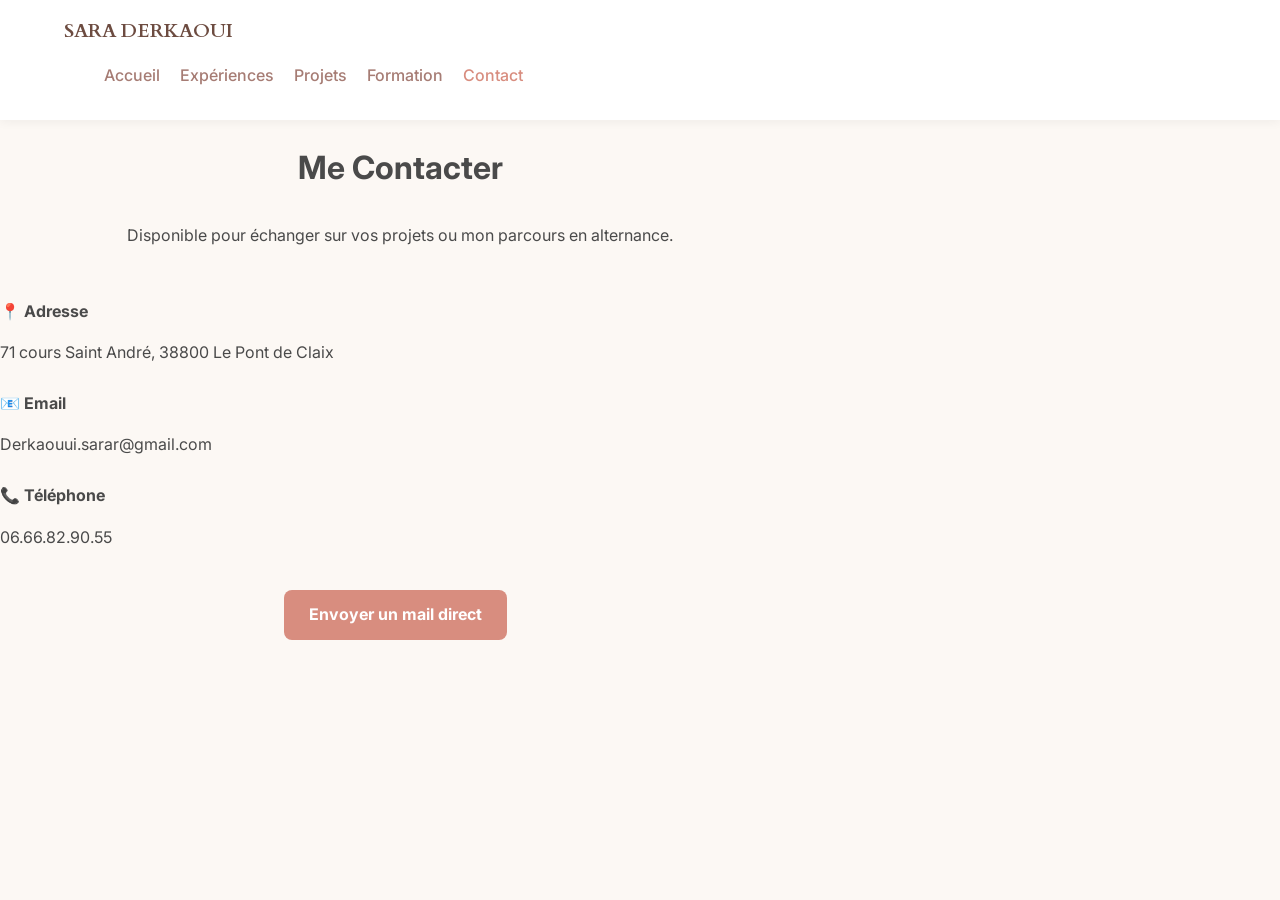
==== contact.html @ 1567f02b "Add files via upload" ====
<!DOCTYPE html>
<html lang="fr">
<head>
    <meta charset="UTF-8">
    <title>Contact | Sara Derkaoui</title>
    <link rel="stylesheet" href="style.css">
    <link href="https://fonts.googleapis.com/css2?family=Inter:wght@400;600&family=Cardo:wght@700&display=swap" rel="stylesheet">
</head>
<body>
    <nav class="navbar">
        <a href="index.html" class="logo">SARA DERKAOUI</a>
        <ul class="nav-links">
            <li><a href="index.html">Accueil</a></li>
            <li><a href="experience.html">Expériences</a></li>
            <li><a href="projets.html">Projets</a></li>
            <li><a href="formation.html">Formation</a></li>
            <li><a href="contact.html" class="active">Contact</a></li>
        </ul>
    </nav>

    <div class="container" style="max-width: 800px;">
        <h1 style="text-align: center; margin-bottom: 30px;">Me Contacter</h1>
        <p style="text-align: center; color: var(--text-light); margin-bottom: 50px;">
            Disponible pour échanger sur vos projets ou mon parcours en alternance.
        </p>

        <div class="card">
            <div style="margin-bottom: 25px;">
                <h4 style="margin-bottom: 5px;">📍 Adresse</h4>
                <p>71 cours Saint André, 38800 Le Pont de Claix</p>
            </div>
            <div style="margin-bottom: 25px;">
                <h4 style="margin-bottom: 5px;">📧 Email</h4>
                <p>Derkaouui.sarar@gmail.com</p>
            </div>
            <div style="margin-bottom: 25px;">
                <h4 style="margin-bottom: 5px;">📞 Téléphone</h4>
                <p>06.66.82.90.55</p>
            </div>
        </div>

        <div style="text-align: center; margin-top: 40px;">
            <a href="mailto:Derkaouui.sarar@gmail.com" class="btn btn-primary">Envoyer un mail direct</a>
        </div>
    </div>
</body>
</html>
---- style.css ----
:root {
    --bg-color: #fcf8f4;
    --primary-color: #d88d7f; /* Saumon */
    --secondary-color: #ffe5d9; /* Saumon clair */
    --text-main: #4a4a4a;
    --text-dark: #6d4c41;
    --white: #ffffff;
}

body {
    margin: 0;
    font-family: 'Inter', sans-serif;
    background-color: var(--bg-color);
    color: var(--text-main);
    line-height: 1.6;
}

/* Navbar */
.navbar {
    background: var(--white);
    padding: 1rem 5%;
    box-shadow: 0 2px 10px rgba(0,0,0,0.05);
    position: sticky;
    top: 0;
    z-index: 1000;
}

.nav-container {
    display: flex;
    justify-content: space-between;
    align-items: center;
    max-width: 1200px;
    margin: auto;
}

.logo {
    font-family: 'Cardo', serif;
    font-weight: bold;
    font-size: 1.2rem;
    text-decoration: none;
    color: var(--text-dark);
}

.nav-links {
    display: flex;
    list-style: none;
    gap: 20px;
}

.nav-links a {
    text-decoration: none;
    color: #a67c74;
    font-weight: 500;
    transition: color 0.3s;
}

.nav-links a.active, .nav-links a:hover {
    color: var(--primary-color);
}

/* Hero Card */
.hero-card {
    text-align: center;
    background: var(--secondary-color);
    max-width: 600px;
    margin: 50px auto;
    padding: 40px;
    border-radius: 25px;
    border: 1px solid #ffcad4;
    box-shadow: 0 10px 30px rgba(216, 141, 127, 0.1);
}

.firstname { font-size: 1.5rem; color: var(--primary-color); }
.lastname { font-family: 'Cardo', serif; font-size: 3.5rem; margin: 0; color: var(--text-dark); }
.subtitle { font-style: italic; color: #a67c74; margin-top: 10px; }

/* Intro Section */
.intro-container {
    display: flex;
    flex-wrap: wrap;
    max-width: 1100px;
    margin: 60px auto;
    gap: 50px;
    padding: 0 20px;
    align-items: center;
}

.intro-text { flex: 1; min-width: 300px; }
.intro-text h2 { font-family: 'Cardo', serif; color: var(--text-dark); font-size: 2rem; }

.btn-primary {
    display: inline-block;
    background: var(--primary-color);
    color: white;
    padding: 12px 25px;
    text-decoration: none;
    border-radius: 8px;
    font-weight: bold;
    margin-right: 10px;
}

.btn-secondary {
    display: inline-block;
    background: white;
    color: var(--primary-color);
    border: 2px solid var(--primary-color);
    padding: 12px 25px;
    text-decoration: none;
    border-radius: 8px;
    font-weight: bold;
}

.intro-visual .placeholder-img {
    font-size: 8rem;
    background: #ccd5ae;
    padding: 40px;
    border-radius: 30px;
}
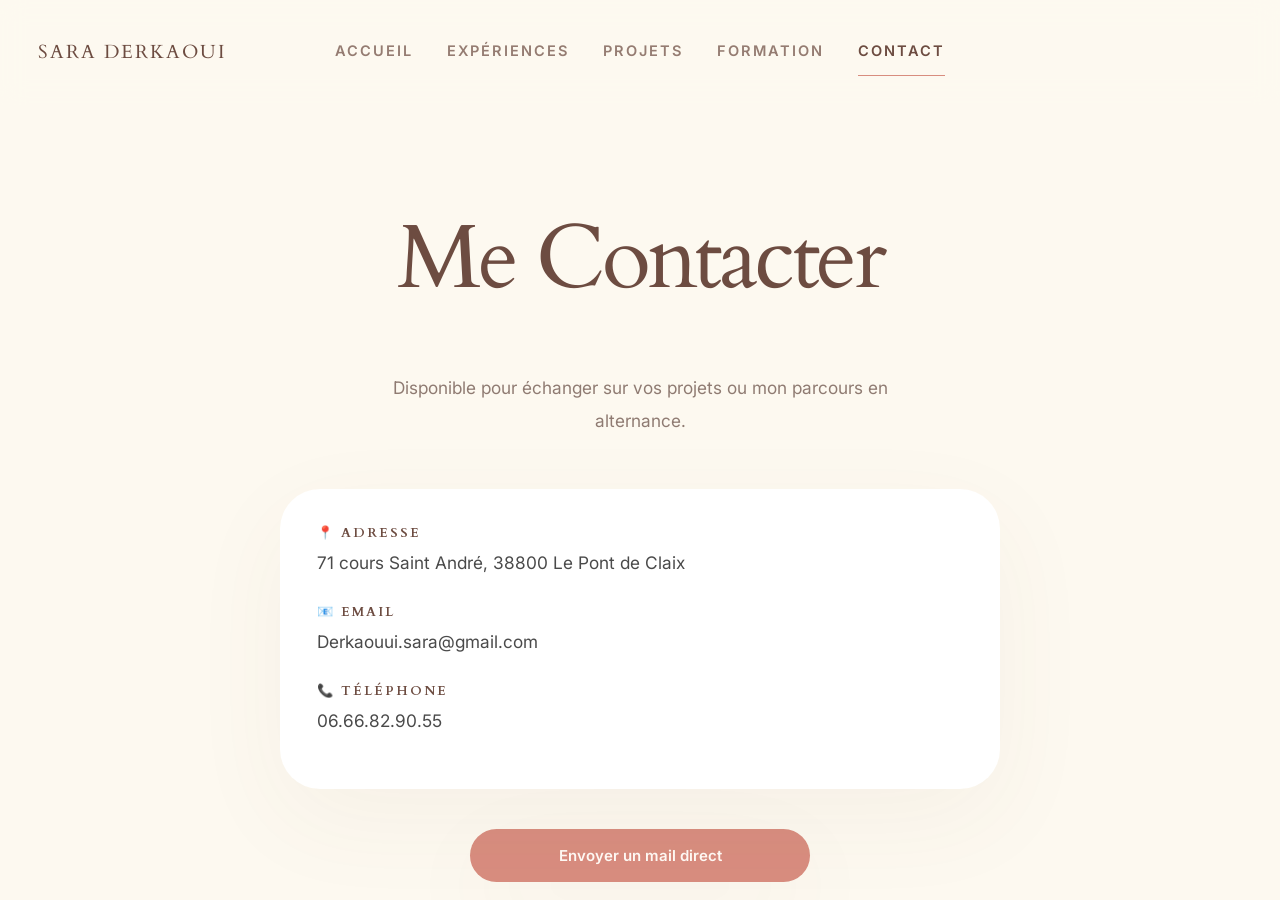
==== commit c11f0756: "Add files via upload" ====
--- a/contact.html
+++ b/contact.html
@@ -31,7 +31,7 @@
             </div>
             <div style="margin-bottom: 25px;">
                 <h4 style="margin-bottom: 5px;">📧 Email</h4>
-                <p>Derkaouui.sarar@gmail.com</p>
+                <p>Derkaouui.sara@gmail.com</p>
             </div>
             <div style="margin-bottom: 25px;">
                 <h4 style="margin-bottom: 5px;">📞 Téléphone</h4>
@@ -40,7 +40,7 @@
         </div>
 
         <div style="text-align: center; margin-top: 40px;">
-            <a href="mailto:Derkaouui.sarar@gmail.com" class="btn btn-primary">Envoyer un mail direct</a>
+            <a href="mailto:Derkaouui.sara@gmail.com" class="btn btn-primary">Envoyer un mail direct</a>
         </div>
     </div>
 </body>
--- a/style.css
+++ b/style.css
@@ -1,118 +1,633 @@
+@import url('https://fonts.googleapis.com/css2?family=Cardo:wght@400;700&family=Inter:wght@400;600&display=swap');
+
 :root {
-    --bg-color: #fcf8f4;
-    --primary-color: #d88d7f; /* Saumon */
-    --secondary-color: #ffe5d9; /* Saumon clair */
+    --bg-color: #fdf9f0;
+    --surface: #ffffff;
+    --surface-soft: #fffaf5;
+    --primary-color: #d88d7f;
+    --secondary-color: #ffe5d9;
     --text-main: #4a4a4a;
     --text-dark: #6d4c41;
-    --white: #ffffff;
+    --text-light: #8f7b72;
+    --shadow-soft: 0 30px 100px rgba(109, 76, 65, 0.05);
+    --shadow-hover: 0 34px 110px rgba(109, 76, 65, 0.07);
+    --radius-xl: 40px;
+    --radius-lg: 40px;
+    --container-max: 1180px;
+    --space-xs: clamp(0.55rem, 0.45rem + 0.35vw, 0.9rem);
+    --space-sm: clamp(0.9rem, 0.75rem + 0.55vw, 1.25rem);
+    --space-md: clamp(1.3rem, 1rem + 1vw, 1.9rem);
+    --space-lg: clamp(2rem, 1.5rem + 1.8vw, 3.3rem);
+    --space-xl: clamp(3rem, 2rem + 3vw, 5rem);
+    --space-2xl: clamp(4rem, 3rem + 5vw, 8rem);
+}
+
+* {
+    box-sizing: border-box;
+}
+
+html {
+    scroll-behavior: smooth;
 }
 
 body {
     margin: 0;
+    min-height: 100vh;
+    overflow-x: hidden;
     font-family: 'Inter', sans-serif;
-    background-color: var(--bg-color);
+    font-size: clamp(1rem, 0.96rem + 0.3vw, 1.08rem);
+    line-height: 1.9;
     color: var(--text-main);
-    line-height: 1.6;
+    background: var(--bg-color);
+    -webkit-font-smoothing: antialiased;
+    text-rendering: optimizeLegibility;
+}
+
+h1,
+h2,
+h3,
+h4 {
+    margin-top: 0;
+    font-family: 'Cardo', serif;
+    font-weight: 400;
+    color: var(--text-dark);
+}
+
+h1 {
+    font-size: clamp(3.2rem, 2.1rem + 4.8vw, 6.6rem);
+    line-height: 0.95;
+    letter-spacing: -0.04em;
+}
+
+h2 {
+    font-size: clamp(2.4rem, 1.7rem + 2.6vw, 4.4rem);
+    line-height: 1;
+    letter-spacing: -0.03em;
+}
+
+h3 {
+    font-size: clamp(1.45rem, 1.2rem + 1vw, 2rem);
+    line-height: 1.08;
+    letter-spacing: -0.02em;
+}
+
+h4 {
+    font-size: 0.82rem;
+    line-height: 1.2;
+    font-weight: 600;
+    text-transform: uppercase;
+    letter-spacing: 2px;
+}
+
+p,
+ul,
+li,
+a,
+span,
+button {
+    font-family: 'Inter', sans-serif;
+}
+
+strong,
+b {
+    font-weight: 600;
+}
+
+a {
+    color: inherit;
+    text-decoration: none;
+}
+
+a,
+button,
+.card,
+.btn-primary,
+.btn-secondary {
+    transition: all 0.3s ease;
+}
+
+ul {
+    padding-left: 1.15rem;
+}
+
+li::marker {
+    color: var(--primary-color);
+}
+
+.container {
+    max-width: var(--container-max);
+    margin: var(--space-2xl) auto;
+    padding-inline: clamp(1rem, 1rem + 2vw, 2.5rem);
+}
+
+.container > h1 {
+    text-align: center !important;
+    font-size: clamp(3rem, 2rem + 4.5vw, 6rem) !important;
+    font-weight: 400 !important;
+    line-height: 0.95 !important;
+    letter-spacing: -0.04em !important;
+    margin: 0 auto var(--space-xl) !important;
+    max-width: 16ch;
+    text-wrap: balance;
 }
 
 /* Navbar */
 .navbar {
-    background: var(--white);
-    padding: 1rem 5%;
-    box-shadow: 0 2px 10px rgba(0,0,0,0.05);
     position: sticky;
     top: 0;
     z-index: 1000;
+    padding: clamp(1rem, 0.8rem + 1vw, 1.5rem) clamp(1rem, 3vw, 3rem);
+    background: rgba(253, 249, 240, 0.84);
+    backdrop-filter: blur(12px);
+    -webkit-backdrop-filter: blur(12px);
+    border: 0;
+    box-shadow: none;
 }
 
 .nav-container {
+    position: relative;
     display: flex;
-    justify-content: space-between;
     align-items: center;
-    max-width: 1200px;
-    margin: auto;
+    justify-content: center;
+    gap: var(--space-lg);
+    max-width: var(--container-max);
+    margin: 0 auto;
+}
+
+.nav-container .logo {
+    position: absolute;
+    left: 0;
+    top: 50%;
+    transform: translateY(-50%);
+}
+
+.navbar > .logo {
+    position: absolute;
+    left: clamp(1rem, 3vw, 3rem);
+    top: 50%;
+    transform: translateY(-50%);
 }
 
 .logo {
     font-family: 'Cardo', serif;
-    font-weight: bold;
-    font-size: 1.2rem;
-    text-decoration: none;
+    font-size: clamp(1rem, 0.95rem + 0.4vw, 1.2rem);
+    font-weight: 400;
     color: var(--text-dark);
+    text-transform: uppercase;
+    letter-spacing: 2px;
+    white-space: nowrap;
 }
 
 .nav-links {
     display: flex;
+    align-items: center;
+    justify-content: center;
+    width: 100%;
+    gap: clamp(1.2rem, 1rem + 1.4vw, 2.8rem);
     list-style: none;
-    gap: 20px;
+    margin: 0;
+    padding: 0;
 }
 
 .nav-links a {
-    text-decoration: none;
-    color: #a67c74;
-    font-weight: 500;
-    transition: color 0.3s;
-}
-
-.nav-links a.active, .nav-links a:hover {
-    color: var(--primary-color);
-}
-
-/* Hero Card */
+    position: relative;
+    display: inline-block;
+    padding: 0.9rem 0;
+    color: var(--text-dark);
+    font-size: clamp(0.78rem, 0.72rem + 0.24vw, 0.92rem);
+    font-weight: 600;
+    text-transform: uppercase;
+    letter-spacing: 2px;
+    opacity: 0.72;
+}
+
+.nav-links a::after {
+    content: '';
+    position: absolute;
+    left: 0;
+    bottom: 0.3rem;
+    width: 100%;
+    height: 1px;
+    background: var(--primary-color);
+    transform: scaleX(0);
+    transform-origin: left;
+    transition: transform 0.3s ease;
+}
+
+.nav-links a:hover,
+.nav-links a.active {
+    opacity: 1;
+}
+
+.nav-links a:hover::after,
+.nav-links a.active::after {
+    transform: scaleX(1);
+}
+
+/* Hero */
+.hero-section {
+    max-width: var(--container-max);
+    margin: var(--space-xl) auto var(--space-2xl);
+    padding-inline: clamp(1rem, 1.5vw, 2rem);
+    text-align: center;
+}
+
 .hero-card {
-    text-align: center;
-    background: var(--secondary-color);
-    max-width: 600px;
-    margin: 50px auto;
-    padding: 40px;
-    border-radius: 25px;
-    border: 1px solid #ffcad4;
-    box-shadow: 0 10px 30px rgba(216, 141, 127, 0.1);
-}
-
-.firstname { font-size: 1.5rem; color: var(--primary-color); }
-.lastname { font-family: 'Cardo', serif; font-size: 3.5rem; margin: 0; color: var(--text-dark); }
-.subtitle { font-style: italic; color: #a67c74; margin-top: 10px; }
-
-/* Intro Section */
+    max-width: min(780px, 100%);
+    margin: 0 auto var(--space-xl);
+    padding: clamp(3rem, 2rem + 4vw, 6rem) clamp(2rem, 1.4rem + 3vw, 5.5rem);
+    border-radius: var(--radius-xl);
+    background: linear-gradient(180deg, #ffffff 0%, #fffdf9 100%);
+    box-shadow: var(--shadow-soft);
+    overflow: hidden;
+}
+
+.firstname {
+    display: block;
+    margin-bottom: 0.35rem;
+    font-family: 'Cardo', serif;
+    font-size: clamp(1.15rem, 1rem + 0.7vw, 1.55rem);
+    font-style: italic;
+    color: var(--text-light);
+    letter-spacing: 0.04em;
+}
+
+.lastname {
+    margin: 0;
+    font-family: 'Cardo', serif;
+    font-size: clamp(4rem, 2.8rem + 5.4vw, 7.2rem);
+    line-height: 0.88;
+    letter-spacing: 0.045em;
+    text-transform: uppercase;
+    color: var(--text-dark);
+}
+
+.subtitle {
+    margin-top: clamp(1rem, 0.8rem + 1vw, 1.8rem);
+    font-size: 0.82rem;
+    font-weight: 600;
+    text-transform: uppercase;
+    letter-spacing: 2px;
+    color: var(--text-light);
+}
+
+/* Intro */
 .intro-container {
+    display: grid;
+    grid-template-columns: minmax(0, 1.15fr) minmax(240px, 0.85fr);
+    align-items: center;
+    gap: clamp(2rem, 3vw, 4.5rem);
+    max-width: var(--container-max);
+    margin: 0 auto;
+    padding: clamp(2rem, 1.5rem + 2vw, 4.5rem);
+    border-radius: var(--radius-xl);
+    background: linear-gradient(180deg, #ffffff 0%, #fffdfb 100%);
+    box-shadow: var(--shadow-soft);
+}
+
+.intro-text {
+    max-width: 64ch;
+}
+
+.intro-text h2 {
+    margin-bottom: 0.85rem;
+}
+
+.intro-text p {
+    margin: 0 0 1rem;
+}
+
+.cta-group {
     display: flex;
     flex-wrap: wrap;
-    max-width: 1100px;
-    margin: 60px auto;
-    gap: 50px;
-    padding: 0 20px;
+    gap: 1rem;
+    margin-top: clamp(1.4rem, 2vw, 2.4rem);
+}
+
+.btn-primary,
+.btn-secondary,
+a.btn {
+    display: inline-flex;
     align-items: center;
-}
-
-.intro-text { flex: 1; min-width: 300px; }
-.intro-text h2 { font-family: 'Cardo', serif; color: var(--text-dark); font-size: 2rem; }
-
-.btn-primary {
-    display: inline-block;
+    justify-content: center;
+    min-height: 3.35rem;
+    padding: 1rem 1.7rem;
+    border-radius: var(--radius-xl);
+    border: 0;
+    font-size: 0.94rem;
+    font-weight: 600;
+    line-height: 1;
+    box-shadow: var(--shadow-soft);
+}
+
+.btn-primary,
+a.btn-primary {
     background: var(--primary-color);
-    color: white;
-    padding: 12px 25px;
-    text-decoration: none;
-    border-radius: 8px;
-    font-weight: bold;
-    margin-right: 10px;
+    color: #fffaf5;
+}
+
+.btn-primary:hover,
+a.btn-primary:hover {
+    transform: scale(1.02);
+    opacity: 0.96;
+    box-shadow: var(--shadow-hover);
 }
 
 .btn-secondary {
-    display: inline-block;
-    background: white;
-    color: var(--primary-color);
-    border: 2px solid var(--primary-color);
-    padding: 12px 25px;
-    text-decoration: none;
-    border-radius: 8px;
-    font-weight: bold;
+    background: var(--surface-soft);
+    color: var(--text-dark);
+}
+
+.btn-secondary:hover {
+    transform: scale(1.02);
+    opacity: 0.96;
+    box-shadow: var(--shadow-hover);
+}
+
+.intro-visual {
+    display: flex;
+    justify-content: center;
 }
 
 .intro-visual .placeholder-img {
-    font-size: 8rem;
-    background: #ccd5ae;
-    padding: 40px;
+    position: relative;
+    width: clamp(200px, 30vw, 300px);
+    aspect-ratio: 1;
+    border-radius: var(--radius-xl);
+    background: var(--surface);
+    box-shadow: var(--shadow-soft);
+    color: transparent;
+    font-size: 0;
+    overflow: hidden;
+}
+
+.intro-visual .placeholder-img::before {
+    content: '';
+    position: absolute;
+    inset: 14%;
+    border-radius: 32px;
+    background: linear-gradient(180deg, rgba(255, 255, 255, 0.92), rgba(255, 229, 217, 0.3));
+}
+
+.intro-visual .placeholder-img::after {
+    content: '';
+    position: absolute;
+    inset: 18%;
+    background-repeat: no-repeat;
+    background-position: center;
+    background-size: contain;
+    background-image: url("data:image/svg+xml,%3Csvg xmlns='http://www.w3.org/2000/svg' viewBox='0 0 160 160'%3E%3Ccircle cx='80' cy='80' r='68' fill='none' stroke='%23d88d7f' stroke-width='4' opacity='0.34'/%3E%3Ccircle cx='80' cy='52' r='17' fill='none' stroke='%236d4c41' stroke-width='5'/%3E%3Cpath d='M44 114c6-20 18-29 36-29s30 9 36 29' fill='none' stroke='%236d4c41' stroke-width='5' stroke-linecap='round'/%3E%3Ccircle cx='38' cy='79' r='7' fill='%23d88d7f'/%3E%3Ccircle cx='122' cy='79' r='7' fill='%23d88d7f'/%3E%3Cline x1='45' y1='79' x2='66' y2='79' stroke='%23d88d7f' stroke-width='4'/%3E%3Cline x1='94' y1='79' x2='115' y2='79' stroke='%23d88d7f' stroke-width='4'/%3E%3C/svg%3E");
+}
+
+.experience-image {
+    display: block;
+    width: 100%;
+    margin-bottom: clamp(1rem, 1vw, 1.4rem);
     border-radius: 30px;
-}+    background: var(--surface-soft);
+}
+
+.experience-image--logo {
+    height: clamp(120px, 12vw, 170px);
+    padding: clamp(1rem, 1vw + 0.4rem, 1.4rem);
+    object-fit: contain;
+}
+
+.experience-image--banner {
+    height: clamp(170px, 18vw, 230px);
+    object-fit: cover;
+}
+
+/* Cards */
+.card {
+    position: relative;
+    margin-bottom: clamp(1.4rem, 1rem + 1.4vw, 2.2rem);
+    padding: clamp(1.5rem, 1.2rem + 1.4vw, 2.6rem);
+    border: 0;
+    border-radius: var(--radius-xl);
+    background: var(--surface);
+    box-shadow: var(--shadow-soft);
+    transform-origin: center;
+}
+
+.card:hover {
+    transform: scale(1.02);
+    opacity: 0.96;
+    box-shadow: var(--shadow-hover);
+}
+
+.card h3 {
+    margin-bottom: 0.65rem;
+}
+
+.card p {
+    margin-top: 0;
+    margin-bottom: 0.85rem;
+}
+
+.card ul {
+    margin: 0.75rem 0 0;
+}
+
+.card li {
+    margin-bottom: 0.45rem;
+}
+
+.badge {
+    display: inline-flex;
+    align-items: center;
+    padding: 0.35rem 0.9rem;
+    border-radius: 999px;
+    background: var(--secondary-color);
+    color: var(--text-dark);
+    font-size: 0.72rem;
+    font-weight: 600;
+    text-transform: uppercase;
+    letter-spacing: 2px;
+    white-space: nowrap;
+}
+
+.card > div[style*='display: flex'] {
+    display: flex !important;
+    justify-content: space-between !important;
+    align-items: flex-start !important;
+    gap: 1rem;
+    flex-wrap: wrap;
+    margin-bottom: 0.9rem;
+}
+
+/* Experience timeline */
+body:has(.navbar a[href='experience.html'].active) .container {
+    position: relative;
+    max-width: 980px;
+    padding-left: clamp(4rem, 4.5vw, 5.5rem);
+    padding-right: clamp(1rem, 1.2vw, 1.5rem);
+    padding-bottom: var(--space-xl);
+}
+
+body:has(.navbar a[href='experience.html'].active) .container::before {
+    content: '';
+    position: absolute;
+    left: clamp(1.9rem, 2vw, 2.4rem);
+    top: clamp(7rem, 7vw, 9rem);
+    bottom: clamp(2rem, 2vw, 3rem);
+    width: 1px;
+    background: rgba(216, 141, 127, 0.55);
+}
+
+body:has(.navbar a[href='experience.html'].active) .container > h1 {
+    margin-bottom: clamp(2.8rem, 4vw, 5rem) !important;
+}
+
+body:has(.navbar a[href='experience.html'].active) .container > .card {
+    width: 100%;
+    margin-left: 0;
+    margin-right: 0;
+    margin-bottom: clamp(1.8rem, 2.5vw, 3rem);
+    padding-left: clamp(1.8rem, 2vw, 2.2rem);
+}
+
+body:has(.navbar a[href='experience.html'].active) .container > .card::before {
+    content: none;
+}
+
+/* Projects */
+body:has(.navbar a[href='projets.html'].active) .container > div[style*='grid-template-columns'] {
+    display: grid !important;
+    grid-template-columns: repeat(auto-fit, minmax(min(100%, 320px), 1fr)) !important;
+    gap: clamp(1.5rem, 2vw, 2.8rem) !important;
+    align-items: stretch;
+}
+
+body:has(.navbar a[href='projets.html'].active) .container > div[style*='grid-template-columns'] .card {
+    display: flex;
+    flex-direction: column;
+    justify-content: flex-start;
+    aspect-ratio: 210 / 297;
+}
+
+body:has(.navbar a[href='projets.html'].active) .container > div[style*='grid-template-columns'] .card > div[style*='font-size: 3rem'] {
+    font-size: clamp(2.5rem, 2rem + 2.5vw, 4rem) !important;
+    margin-bottom: clamp(1rem, 1vw, 1.5rem) !important;
+}
+
+/* Contact */
+body:has(.navbar a[href='contact.html'].active) .container {
+    max-width: 860px;
+}
+
+body:has(.navbar a[href='contact.html'].active) .container > p:first-of-type {
+    max-width: 52ch;
+    margin-left: auto;
+    margin-right: auto;
+    margin-bottom: clamp(2.5rem, 4vw, 4rem) !important;
+}
+
+body:has(.navbar a[href='contact.html'].active) .btn-primary {
+    min-width: clamp(240px, 42vw, 340px);
+}
+
+body:has(.navbar a[href='contact.html'].active) .container .card > div {
+    margin-bottom: clamp(1.4rem, 2vw, 2rem) !important;
+}
+
+body:has(.navbar a[href='contact.html'].active) .container .card > div:last-child {
+    margin-bottom: 0 !important;
+}
+
+/* Mobile */
+@media (max-width: 900px) {
+    .navbar {
+        padding-inline: 1rem;
+    }
+
+    .nav-container {
+        flex-direction: column;
+        gap: 0.8rem;
+    }
+
+    .nav-container .logo,
+    .navbar > .logo {
+        position: static;
+        transform: none;
+        display: block;
+        text-align: center;
+    }
+
+    .navbar > .nav-links,
+    .nav-links {
+        flex-wrap: wrap;
+        gap: 0.9rem 1.3rem;
+    }
+
+    .hero-card,
+    .intro-container {
+        border-radius: 32px;
+    }
+
+    .intro-container {
+        grid-template-columns: 1fr;
+        text-align: center;
+    }
+
+    .intro-text {
+        margin-inline: auto;
+    }
+
+    .cta-group {
+        justify-content: center;
+    }
+
+    body:has(.navbar a[href='experience.html'].active) .container::before {
+        left: 1.2rem;
+        top: 5.5rem;
+        bottom: 1.5rem;
+    }
+
+    body:has(.navbar a[href='experience.html'].active) .container > .card {
+        width: 100%;
+        margin-left: 0 !important;
+        margin-right: 0 !important;
+        padding-left: clamp(1.4rem, 1vw, 1.6rem);
+    }
+
+    body:has(.navbar a[href='experience.html'].active) .container > .card::before {
+        content: none;
+    }
+
+    body:has(.navbar a[href='projets.html'].active) .container > div[style*='grid-template-columns'] .card {
+        aspect-ratio: auto;
+    }
+}
+
+@media (max-width: 560px) {
+    .container {
+        margin-block: var(--space-xl);
+    }
+
+    .container > h1 {
+        font-size: clamp(2.4rem, 2rem + 7vw, 3.6rem) !important;
+    }
+
+    .lastname {
+        letter-spacing: 0.04em;
+    }
+
+    .nav-links a {
+        font-size: 0.75rem;
+        letter-spacing: 1.5px;
+    }
+
+    .subtitle,
+    .logo,
+    .badge,
+    h4 {
+        letter-spacing: 1.5px;
+    }
+
+    .btn-primary,
+    .btn-secondary,
+    a.btn {
+        width: 100%;
+    }
+}
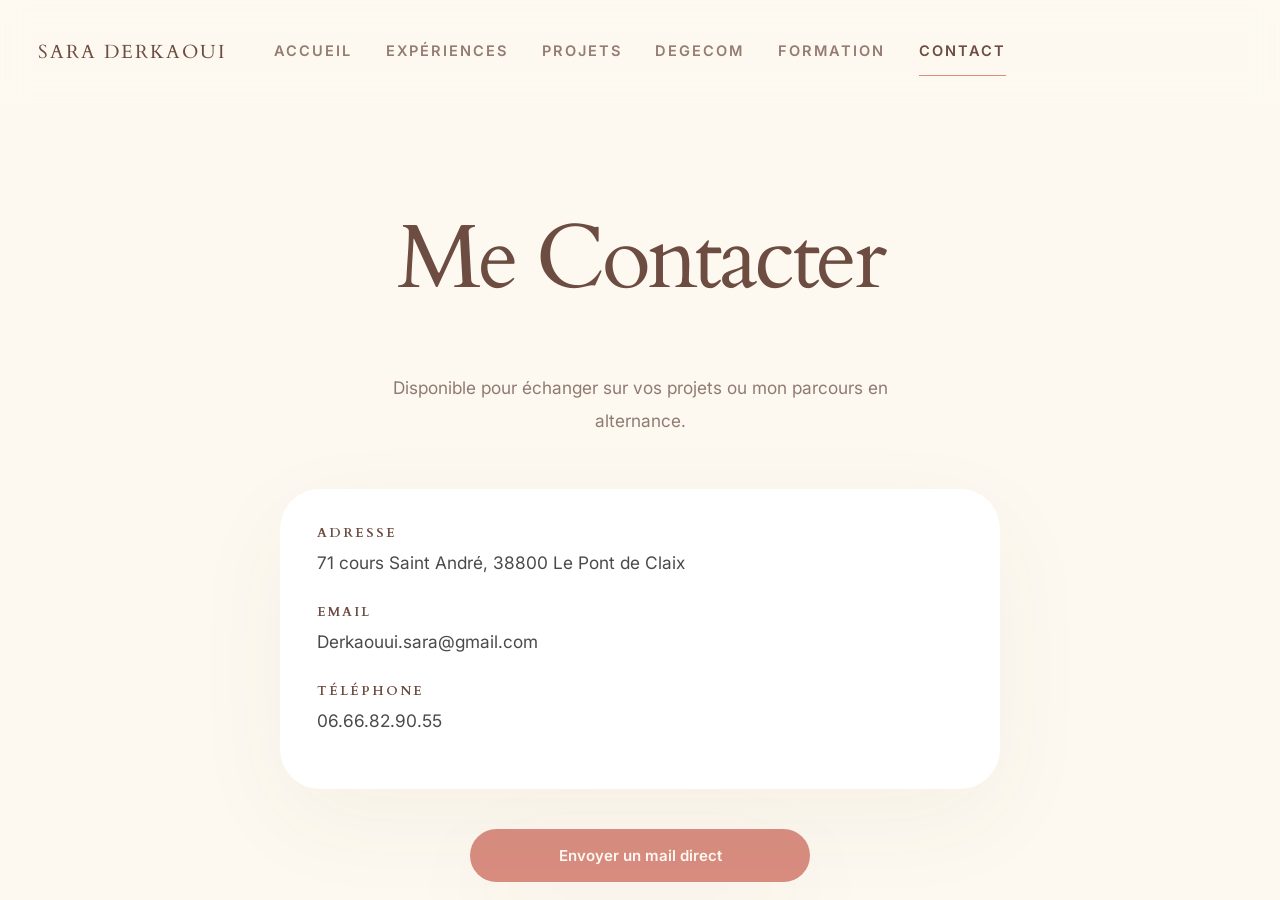
==== commit ee1a4f46: "Add files via upload" ====
--- a/contact.html
+++ b/contact.html
@@ -13,6 +13,7 @@
             <li><a href="index.html">Accueil</a></li>
             <li><a href="experience.html">Expériences</a></li>
             <li><a href="projets.html">Projets</a></li>
+            <li><a href="degecom.html">DEGECOM</a></li>
             <li><a href="formation.html">Formation</a></li>
             <li><a href="contact.html" class="active">Contact</a></li>
         </ul>
@@ -26,15 +27,15 @@
 
         <div class="card">
             <div style="margin-bottom: 25px;">
-                <h4 style="margin-bottom: 5px;">📍 Adresse</h4>
+                <h4 style="margin-bottom: 5px;">Adresse</h4>
                 <p>71 cours Saint André, 38800 Le Pont de Claix</p>
             </div>
             <div style="margin-bottom: 25px;">
-                <h4 style="margin-bottom: 5px;">📧 Email</h4>
+                <h4 style="margin-bottom: 5px;">Email</h4>
                 <p>Derkaouui.sara@gmail.com</p>
             </div>
             <div style="margin-bottom: 25px;">
-                <h4 style="margin-bottom: 5px;">📞 Téléphone</h4>
+                <h4 style="margin-bottom: 5px;">Téléphone</h4>
                 <p>06.66.82.90.55</p>
             </div>
         </div>
--- a/style.css
+++ b/style.css
@@ -233,6 +233,9 @@
 }
 
 .hero-card {
+    display: flex;
+    flex-direction: column;
+    align-items: center;
     max-width: min(780px, 100%);
     margin: 0 auto var(--space-xl);
     padding: clamp(3rem, 2rem + 4vw, 6rem) clamp(2rem, 1.4rem + 3vw, 5.5rem);
@@ -240,6 +243,7 @@
     background: linear-gradient(180deg, #ffffff 0%, #fffdf9 100%);
     box-shadow: var(--shadow-soft);
     overflow: hidden;
+    text-align: center;
 }
 
 .firstname {
@@ -398,6 +402,91 @@
     object-fit: cover;
 }
 
+.experience-card {
+    display: grid;
+    gap: var(--space-md);
+}
+
+.experience-card--core {
+    background: linear-gradient(180deg, #ffffff 0%, #fffdf8 100%);
+}
+
+.experience-card--student {
+    background: linear-gradient(180deg, #fffdf8 0%, #ffffff 100%);
+}
+
+.experience-card--stage {
+    background: linear-gradient(180deg, #ffffff 0%, #fffdf8 100%);
+}
+
+.experience-card__header {
+    display: flex;
+    justify-content: space-between;
+    align-items: flex-start;
+    gap: 1rem;
+    flex-wrap: wrap;
+}
+
+.experience-card__header h3 {
+    margin-bottom: 0.2rem;
+}
+
+.experience-eyebrow {
+    margin: 0 0 0.35rem;
+    font-size: 0.72rem;
+    font-weight: 600;
+    text-transform: uppercase;
+    letter-spacing: 2px;
+    color: var(--text-light);
+}
+
+.experience-context,
+.experience-summary {
+    margin: 0;
+    color: var(--text-light);
+}
+
+.experience-summary {
+    max-width: 70ch;
+}
+
+.experience-section {
+    display: grid;
+    gap: 0.5rem;
+}
+
+.experience-section h4 {
+    margin-bottom: 0;
+    color: var(--text-dark);
+}
+
+.experience-section p {
+    margin: 0;
+}
+
+.experience-section ul {
+    margin: 0;
+}
+
+.experience-tools {
+    display: flex;
+    flex-wrap: wrap;
+    gap: 0.6rem;
+    padding: 0;
+    list-style: none;
+}
+
+.experience-tools li {
+    margin: 0;
+    padding: 0.42rem 0.85rem;
+    border-radius: 999px;
+    background: var(--secondary-color);
+    color: var(--text-dark);
+    font-size: 0.82rem;
+    font-weight: 600;
+    letter-spacing: 0.04em;
+}
+
 /* Cards */
 .card {
     position: relative;
@@ -411,8 +500,8 @@
 }
 
 .card:hover {
-    transform: scale(1.02);
-    opacity: 0.96;
+    transform: translateY(-6px) scale(1.01);
+    opacity: 0.985;
     box-shadow: var(--shadow-hover);
 }
 
@@ -511,6 +600,300 @@
     margin-bottom: clamp(1rem, 1vw, 1.5rem) !important;
 }
 
+.project-category {
+    margin-bottom: var(--space-xl);
+    padding: clamp(1.4rem, 1rem + 1.7vw, 2.5rem);
+    border-radius: var(--radius-xl);
+    box-shadow: var(--shadow-soft);
+}
+
+.project-category--enterprise {
+    background: var(--surface);
+}
+
+.project-category--school {
+    background: var(--surface-soft);
+}
+
+.project-category--bts {
+    background: #fffefb;
+}
+
+.project-category-title {
+    position: relative;
+    margin: 0 0 var(--space-md);
+    padding-bottom: 0.85rem;
+    text-align: center;
+    font-family: 'Cardo', serif;
+    font-size: clamp(1.05rem, 0.95rem + 0.45vw, 1.35rem);
+    font-weight: 400;
+    font-variant-caps: small-caps;
+    letter-spacing: 0.16em;
+    color: var(--text-dark);
+}
+
+.project-category-title::after {
+    content: '';
+    position: absolute;
+    left: 50%;
+    bottom: 0;
+    width: 72px;
+    height: 1px;
+    transform: translateX(-50%);
+    background: var(--primary-color);
+    opacity: 0.75;
+}
+
+.project-grid {
+    display: grid;
+    grid-template-columns: repeat(auto-fit, minmax(min(100%, 280px), 1fr));
+    gap: clamp(1rem, 1.4vw, 1.8rem);
+}
+
+.project-card {
+    display: flex;
+    flex-direction: column;
+    margin-bottom: 0;
+    min-height: 100%;
+    background: rgba(255, 255, 255, 0.92);
+}
+
+.project-category--enterprise .project-card {
+    background: #ffffff;
+}
+
+.project-card--placeholder {
+    background: linear-gradient(180deg, rgba(255, 229, 217, 0.32), rgba(255, 255, 255, 0.95));
+}
+
+.project-kicker {
+    display: inline-flex;
+    align-items: center;
+    width: fit-content;
+    padding: 0.28rem 0.75rem;
+    border-radius: 999px;
+    background: var(--secondary-color);
+    color: var(--text-dark);
+    font-size: 0.7rem;
+    font-weight: 600;
+    text-transform: uppercase;
+    letter-spacing: 2px;
+}
+
+.project-card h3 {
+    margin-bottom: 0.6rem;
+}
+
+.project-card p {
+    margin-bottom: 0;
+    color: var(--text-light);
+}
+
+.project-actions {
+    display: flex;
+    flex-wrap: wrap;
+    gap: 0.75rem;
+    margin-top: auto;
+    padding-top: var(--space-md);
+}
+
+.project-cta {
+    display: inline-flex;
+    align-items: center;
+    justify-content: center;
+    min-height: 2.8rem;
+    padding: 0.75rem 1.2rem;
+    border-radius: 999px;
+    background: var(--surface-soft);
+    color: var(--text-dark);
+    font-size: 0.72rem;
+    font-weight: 600;
+    text-transform: uppercase;
+    letter-spacing: 2px;
+    box-shadow: 0 14px 40px rgba(109, 76, 65, 0.04);
+}
+
+.project-cta:hover {
+    transform: translateY(-2px);
+    background: var(--secondary-color);
+    opacity: 0.98;
+}
+
+.project-card--placeholder p {
+    max-width: 34ch;
+}
+
+/* Company page */
+.company-page {
+    display: grid;
+    gap: var(--space-xl);
+}
+
+.company-page .card {
+    margin-bottom: 0;
+}
+
+.company-hero {
+    display: grid;
+    grid-template-columns: minmax(220px, 0.85fr) minmax(0, 1.15fr);
+    align-items: center;
+    gap: clamp(1.5rem, 2.5vw, 3rem);
+    background: linear-gradient(180deg, #ffffff 0%, #fffdf8 100%);
+}
+
+.company-hero__visual {
+    display: flex;
+    justify-content: center;
+}
+
+.company-logo {
+    width: min(100%, 360px);
+    padding: clamp(1rem, 0.8rem + 0.8vw, 1.4rem);
+    border-radius: 30px;
+    background: var(--surface-soft);
+    box-shadow: var(--shadow-soft);
+}
+
+.company-hero__content h1 {
+    margin-bottom: 0;
+    text-wrap: balance;
+}
+
+.company-tagline {
+    margin: 0.7rem 0 0;
+    font-size: 0.82rem;
+    font-weight: 600;
+    text-transform: uppercase;
+    letter-spacing: 2px;
+    color: var(--text-light);
+}
+
+.company-intro {
+    max-width: 66ch;
+    margin: 1.15rem 0 0;
+}
+
+.company-actions {
+    display: flex;
+    flex-wrap: wrap;
+    gap: 1rem;
+    margin-top: clamp(1.3rem, 1.8vw, 2.2rem);
+}
+
+.company-grid {
+    display: grid;
+    grid-template-columns: repeat(auto-fit, minmax(min(100%, 280px), 1fr));
+    gap: var(--space-md);
+}
+
+.company-card {
+    display: grid;
+    gap: 0.85rem;
+}
+
+.company-card--highlight {
+    background: linear-gradient(180deg, #fffefb 0%, #ffffff 100%);
+}
+
+.company-card ul {
+    margin: 0;
+}
+
+.company-card .experience-tools {
+    margin-top: 0.15rem;
+}
+
+/* Formation */
+.formation-card--bts {
+    display: grid;
+    gap: var(--space-md);
+    background: linear-gradient(180deg, #ffffff 0%, #fffdf8 100%);
+}
+
+.formation-card__header {
+    display: flex;
+    justify-content: space-between;
+    align-items: flex-start;
+    gap: 1rem;
+    flex-wrap: wrap;
+}
+
+.formation-card__header h3 {
+    margin-bottom: 0.25rem;
+}
+
+.formation-eyebrow {
+    margin: 0 0 0.35rem;
+    font-size: 0.72rem;
+    font-weight: 600;
+    text-transform: uppercase;
+    letter-spacing: 2px;
+    color: var(--text-light);
+}
+
+.formation-context,
+.formation-summary {
+    margin: 0;
+    color: var(--text-light);
+}
+
+.formation-summary {
+    max-width: 74ch;
+}
+
+.formation-meta {
+    display: flex;
+    flex-wrap: wrap;
+    gap: 0.7rem;
+}
+
+.formation-meta-item {
+    display: inline-flex;
+    align-items: center;
+    padding: 0.38rem 0.8rem;
+    border-radius: 999px;
+    background: var(--secondary-color);
+    color: var(--text-dark);
+    font-size: 0.75rem;
+    font-weight: 600;
+    text-transform: uppercase;
+    letter-spacing: 2px;
+}
+
+.formation-grid,
+.formation-exams {
+    display: grid;
+    grid-template-columns: repeat(auto-fit, minmax(min(100%, 280px), 1fr));
+    gap: var(--space-md);
+}
+
+.formation-panel {
+    padding: clamp(1.2rem, 1rem + 1vw, 2rem);
+    border-radius: 32px;
+    background: var(--surface-soft);
+    box-shadow: 0 18px 48px rgba(109, 76, 65, 0.03);
+}
+
+.formation-panel h4 {
+    margin-bottom: 0.8rem;
+    color: var(--text-dark);
+}
+
+.formation-list {
+    margin: 0;
+    padding-left: 1.1rem;
+    display: grid;
+    gap: 0.55rem;
+}
+
+.formation-list--compact {
+    gap: 0.45rem;
+}
+
+.formation-list li {
+    margin: 0;
+}
+
 /* Contact */
 body:has(.navbar a[href='contact.html'].active) .container {
     max-width: 860px;
@@ -565,6 +948,19 @@
         border-radius: 32px;
     }
 
+    .company-hero {
+        grid-template-columns: 1fr;
+        text-align: center;
+    }
+
+    .company-hero__visual {
+        order: -1;
+    }
+
+    .company-actions {
+        justify-content: center;
+    }
+
     .intro-container {
         grid-template-columns: 1fr;
         text-align: center;
